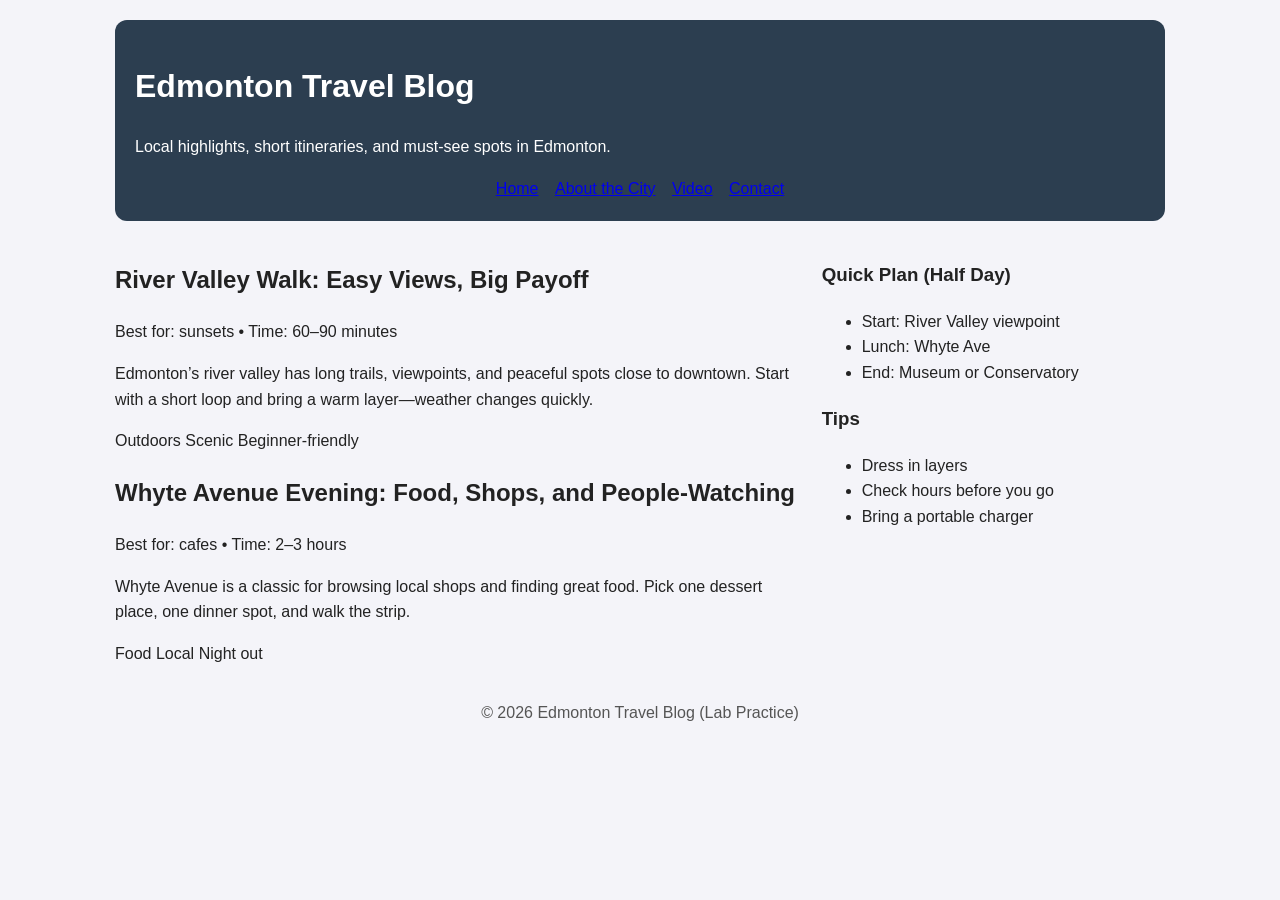
==== index.html @ 56d3c2d6 "Initial commit with base files for lab 2" ====
<!DOCTYPE html>
<html lang="en">

<head>
    <!-- Character encoding -->
    <meta charset="UTF-8" />
    <!-- Responsive scaling for mobile -->
    <meta name="viewport" content="width=device-width, initial-scale=1" />
    <title>Edmonton Travel Blog | Home</title>
    <!-- All pages share ONE stylesheet -->
    <link rel="stylesheet" href="style.css" />
</head>

<body>
    <!-- Container centers the site and controls max-width -->
    <div class="container">
        <header class="site-header">
            <h1>Edmonton Travel Blog</h1>
            <p>Local highlights, short itineraries, and must-see spots in Edmonton.</p>
            <!-- Navigation is a list; CSS will turn it into a nav bar -->
            <nav class="site-nav">
                <ul>
                    <li><a class="active" href="index.html">Home</a></li>
                    <li><a href="city.html">About the City</a></li>
                    <li><a href="video.html">Video</a></li>
                    <li><a href="contact.html">Contact</a></li>
                </ul>
            </nav>
        </header>
        <!-- Two-column layout: main content + sidebar -->
        <main class="layout">
            <section class="main">
                <article class="card">
                    <h2>River Valley Walk: Easy Views, Big Payoff</h2>
                    <div class="meta">Best for: sunsets • Time: 60–90 minutes</div>
                    <p>
                        Edmonton’s river valley has long trails, viewpoints, and peaceful spots
                        close to downtown. Start with a short loop and bring a warm layer—weather
                        changes quickly.
                    </p>
                    <div class="tags">
                        <span class="tag">Outdoors</span>
                        <span class="tag">Scenic</span>
                        <span class="tag">Beginner-friendly</span>
                    </div>
                </article>
                <article class="card">
                    <h2>Whyte Avenue Evening: Food, Shops, and People-Watching</h2>
                    <div class="meta">Best for: cafes • Time: 2–3 hours</div>
                    <p>
                        Whyte Avenue is a classic for browsing local shops and finding great food.
                        Pick one dessert place, one dinner spot, and walk the strip.
                    </p>
                    <div class="tags">
                        <span class="tag">Food</span>
                        <span class="tag">Local</span>
                        <span class="tag">Night out</span>
                    </div>
                </article>
                <!-- TODO (HTML #1):
Add ONE more blog post as <article class="card"> with:
- a place in Edmonton (example: Muttart Conservatory, Fort Edmonton Park,
Royal Alberta Museum)
- a <div class="meta"> line
- at least TWO <span class="tag"> tags
-->
                <!-- TODO (HTML #2):
Add another card at the bottom:
- heading and 2–3 sentences describing what the blog is about
-->
            </section>
            <aside class="sidebar">
                <div class="card">
                    <h3>Quick Plan (Half Day)</h3>
                    <ul>
                        <li>Start: River Valley viewpoint</li>
                        <li>Lunch: Whyte Ave</li>
                        <li>End: Museum or Conservatory</li>
                    </ul>
                </div>
                <div class="card">
                    <h3>Tips</h3>
                    <ul>
                        <li>Dress in layers</li>
                        <li>Check hours before you go</li>
                        <li>Bring a portable charger</li>
                    </ul>
                </div>
                <!-- TODO (HTML #3):
Add one more sidebar card:
- Title: Getting Around
- List with 2/3 items (walk, transit, rideshare, etc.)
-->
            </aside>
        </main>
        <footer class="site-footer">
            <p>&copy; 2026 Edmonton Travel Blog (Lab Practice)</p>
        </footer>
    </div>
</body>

</html>
---- style.css ----
/* ---------------------------
style.css (Student Tasks Version)
Selectors + Box Model + Variables
---------------------------
HOW TO USE THIS FILE:
- Keep the selectors as they are (e.g., .site-nav a).
Only add properties inside { }.
- Use CSS variables with var(--name) whenever possible.
- Use the Box Model (padding, margin, border, border-radius) to
create spacing and “button/card” looks.
- After each edit: Save → Refresh the browser.
DEBUG TIP (CSS Cascade):
If a style does not apply, check:
1) selector matches the HTML element
2) you saved the file
3) no typos (property names, missing semicolons)
4) whether another rule overrides it (order/specificity)
*/
/* ---------------------------
CSS Variables:
You may keep these values or adjust them to create a different theme.
Typical values:
- colors in hex (#RRGGBB)
- common neutrals: light background, dark text
- one accent color used for highlights/hover
--------------------------- */
:root {
    --bg: #f4f4f9;
    /* background color (light) */
    --text: #222;
    /* main text color (dark) */
    --primary: #2c3e50;
    /* header/nav background color */
    --accent: #0A6C74;
    /* highlight/hover color */
    --white: #ffffff;
    /* white */
    --border: #ddd;
    /* light border color */
}

/* Base styles (inheritance applies to many text properties)
You can adjust:
- font-family (Arial, Helvetica, sans-serif)
- line-height (e.g., 1.4 to 1.8)
- background and color using variables */
body {
    margin: 0;
    font-family: Arial, sans-serif;
    background: var(--bg);
    color: var(--text);
    line-height: 1.6;
}

/* Centers page content and prevents text from stretching too wide
You can adjust:
- max-width (e.g., 900px to 1200px)
- padding (e.g., 16px to 32px) */
.container {
    max-width: 1050px;
    margin: 0 auto;
    padding: 20px;
}

/* Header “banner”
You can adjust:
- padding (e.g., 16px–28px)
- border-radius (e.g., 8px–16px)
- background using var(--primary) */
.site-header {
    background: var(--primary);
    color: var(--white);
    padding: 20px;
    border-radius: 12px;
}

/* ---------------------------
Descendant selectors:
The UL is styled only inside .site-nav so other lists are unaffected.
Typical values:
- list-style: none; removes bullets
- text-align: center; centers the menu
--------------------------- */
.site-nav ul {
    list-style: none;
    margin: 0;
    padding: 0;
    text-align: center;
}

/* Each LI controls positioning of each menu item.
Typical values:
- display: inline-block; puts items side-by-side
- margin: small horizontal spacing like 4px–12px */
.site-nav li {
    display: inline-block;
    margin: 0 6px;
}

/* TODO (CSS #1): Nav links as buttons
Target: .site-nav a (the clickable element)
Typical values:
- display: inline-block so padding/background behave like a “button”.
You should define more properties to make links look like buttons:
- text color: usually var(--white)
- remove underline: text-decoration (often 'none')
- padding: increases clickable area (common: vertical 8–12px, horizontal 12–22px)
- border-radius: rounding (common: 4px–12px; or 999px for pill style)
Optional additions:
- background for non-hover state (transparent or subtle)
- font-weight (normal/bold)
- transition: smooth hover effect (often background-color 0.2s–0.3s)
*/
.site-nav a {
    display: inline-block;
    /* add more properties here */
}

/* TODO (CSS #2): Hover effect
Target: .site-nav a:hover
You should define what changes when the mouse hovers:
- background color: commonly var(--accent)
- optionally adjust text color (if contrast becomes poor)
- optionally change underline/border effect instead of background (design choice)
*/
.site-nav a:hover {
    /* add properties here */
}

/* TODO (CSS #3): Active link highlight
Target: .site-nav a.active
This should make the current page link look “selected.”
Common approaches (choose one):
- subtle background (semi-transparent white)
- underline or border-bottom
- slightly different text color
- stronger font-weight
Keep it visually consistent with your hover style.
*/
.site-nav a.active {
    /* add properties here */
}

/* Two-column layout (Flexbox)
You may keep this as-is. CSS Layouts will be taught be in a future lecture
Typical values:
- gap: 12px–28px */
.layout {
    margin-top: 20px;
    display: flex;
    gap: 20px;
}

.main {
    flex: 2;
}

.sidebar {
    flex: 1;
}

/* TODO (CSS #4): Sidebar card look
Target: .sidebar
Goal: Make the sidebar area look like a clean panel.
Typical properties:
- background: var(--white)
- padding: 12px–20px
- border: 1px solid var(--border)
- border-radius: 8px–16px
Optional:
- slightly different background (very light tint)
*/
.sidebar {
    /* add properties here */
}

/* TODO (CSS #5): Card styling (Box Model)
Target: .card
Goal: Make every card look like a readable block.
Typical properties:
- background: var(--white)
- padding: 14px–20px
- margin-bottom: 12px–18px
- border: 1px solid var(--border)
- border-radius: 8px–16px
Optional:
- box-shadow for depth (subtle; do not overdo)
*/
.card {
    /* add properties here */
}

/* TODO (CSS #6): Meta line
Target: .meta
Goal: Smaller, less prominent text than body content.
Typical properties:
- font-size: around 0.85rem–0.95rem
- color: a muted grey (e.g., #666 or #777)
- margin-bottom: 6px–12px
*/
.meta {
    /* add properties here */
}

/* TODO (CSS #7): Tag “pill” styling
Target: .tag
Typical values:
- display: inline-block so padding/background behave properly.
Goal: Define more properties to make tags look like pill labels
- padding: small (vertical 4–7px, horizontal 10–16px)
- margin: small spacing between tags
- border: 1px solid (often #ccc or var(--border))
- border-radius: very large (e.g., 999px) for pill shape
Optional:
- background: white or very light tint
- text color: var(--primary) or var(--text)
*/
.tag {
    display: inline-block;
    /* add more properties here */
}

/* TODO (CSS #8): Video container
Target: .video-wrap
Goal: The iframe should appear inside a neat frame with rounded corners.
Typical properties:
- border: 1px solid var(--border)
- border-radius: 8px–16px
- overflow: hidden (important for rounded corners)
- background: #000 (prevents white gaps around the video)
*/
.video-wrap {
    /* add properties here */
}

.video-wrap iframe {
    width: 100%;
    height: 420px;
    border: 0;
    display: block;
}

/* TODO (CSS #9): ID selector example
Target: #featured-video
- styles ONLY the element with id="featured-video"
Goal: Use this to emphasize the featured section
- this is more specific than .card
*/
#featured-video {
    /* Examples of what you CAN define here:
- a different border style (solid/dashed)
- a thicker border width
- extra padding or margin
- a subtle background tint
- a stronger border-left accent
*/
}

/* TODO (CSS #10): Notice styling
Target: .notice
Goal: Make instruction boxes stand out.
Typical properties:
- border: dashed (e.g., 1px dashed #bbb)
- padding: 10px–14px
- border-radius: 8px–16px
Optional:
- background: white or a very light tint
- slightly muted text color
*/
.notice {
    /* add properties here */
}

/* Footer
You can adjust padding and color but keep it readable. */
.site-footer {
    text-align: center;
    padding: 18px 10px;
    color: #555;
}
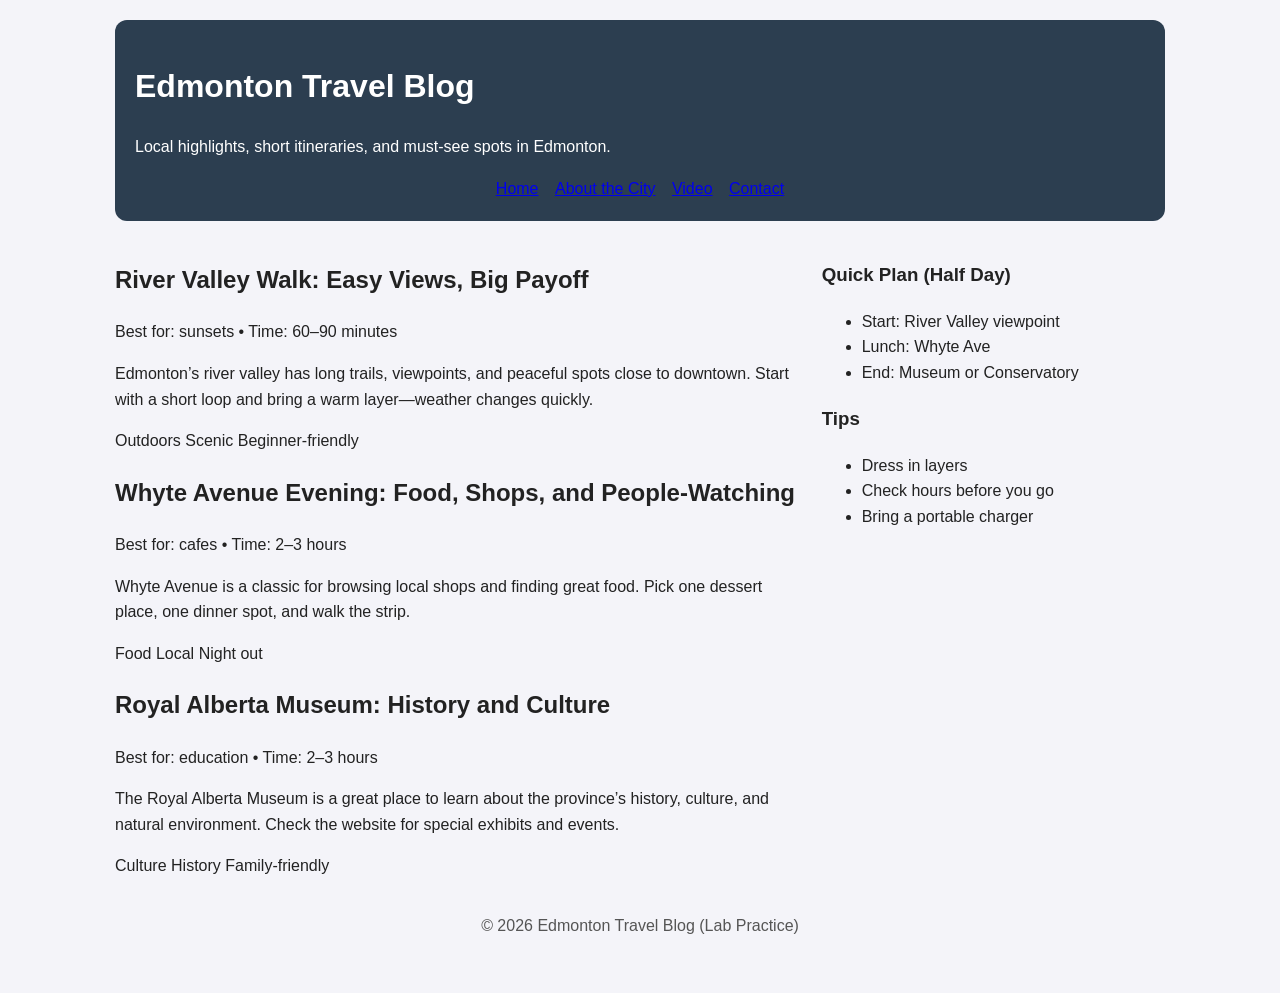
==== commit c1b045a8: "Added an article for the Royal Alberta Museum" ====
--- a/index.html
+++ b/index.html
@@ -57,6 +57,20 @@
                         <span class="tag">Night out</span>
                     </div>
                 </article>
+                <article class="card">
+                    <h2>Royal Alberta Museum: History and Culture</h2>
+                    <div class="meta">Best for: education • Time: 2–3 hours</div>
+                    <p>
+                        The Royal Alberta Museum is a great place to learn about the province’s
+                        history, culture, and natural environment. Check the website for special
+                        exhibits and events.
+                    </p>
+                    <div class="tags">
+                        <span class="tag">Culture</span>
+                        <span class="tag">History</span>
+                        <span class="tag">Family-friendly</span>
+                    </div>
+                </article>
                 <!-- TODO (HTML #1):
 Add ONE more blog post as <article class="card"> with:
 - a place in Edmonton (example: Muttart Conservatory, Fort Edmonton Park,
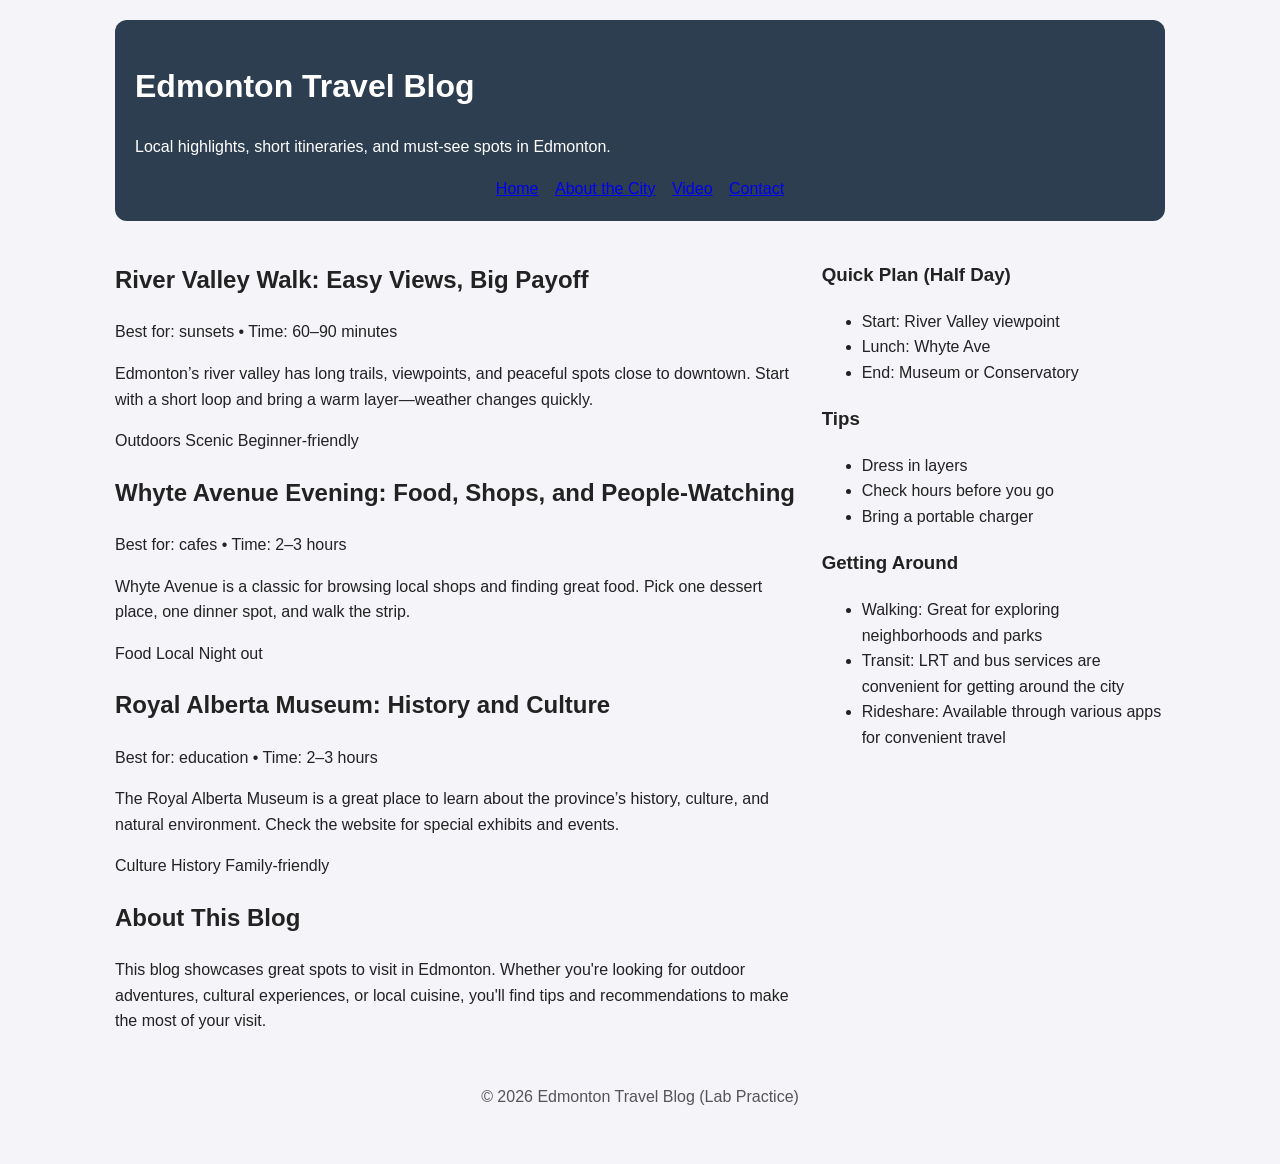
==== commit 33fef5f9: "Added new blog post about the Royal Alberta Museum and updated sidebar with travel tips (todo 1, 2, " ====
--- a/index.html
+++ b/index.html
@@ -57,6 +57,13 @@
                         <span class="tag">Night out</span>
                     </div>
                 </article>
+                <!-- TODO (HTML #1):
+Add ONE more blog post as <article class="card"> with:
+- a place in Edmonton (example: Muttart Conservatory, Fort Edmonton Park,
+Royal Alberta Museum)
+- a <div class="meta"> line
+- at least TWO <span class="tag"> tags
+-->
                 <article class="card">
                     <h2>Royal Alberta Museum: History and Culture</h2>
                     <div class="meta">Best for: education • Time: 2–3 hours</div>
@@ -71,17 +78,16 @@
                         <span class="tag">Family-friendly</span>
                     </div>
                 </article>
-                <!-- TODO (HTML #1):
-Add ONE more blog post as <article class="card"> with:
-- a place in Edmonton (example: Muttart Conservatory, Fort Edmonton Park,
-Royal Alberta Museum)
-- a <div class="meta"> line
-- at least TWO <span class="tag"> tags
--->
                 <!-- TODO (HTML #2):
 Add another card at the bottom:
 - heading and 2–3 sentences describing what the blog is about
 -->
+                <article class="card">
+                    <h2>About This Blog</h2>
+                    <p>
+                        This blog showcases great spots to visit in Edmonton. Whether you're looking for outdoor adventures, cultural experiences, or local cuisine, you'll find tips and recommendations to make the most of your visit.
+                    </p>
+                </article>
             </section>
             <aside class="sidebar">
                 <div class="card">
@@ -105,6 +111,14 @@
 - Title: Getting Around
 - List with 2/3 items (walk, transit, rideshare, etc.)
 -->
+                <div class="card">
+                    <h3>Getting Around</h3>
+                    <ul>
+                        <li>Walking: Great for exploring neighborhoods and parks</li>
+                        <li>Transit: LRT and bus services are convenient for getting around the city</li>
+                        <li>Rideshare: Available through various apps for convenient travel</li>
+                    </ul>
+                </div>
             </aside>
         </main>
         <footer class="site-footer">
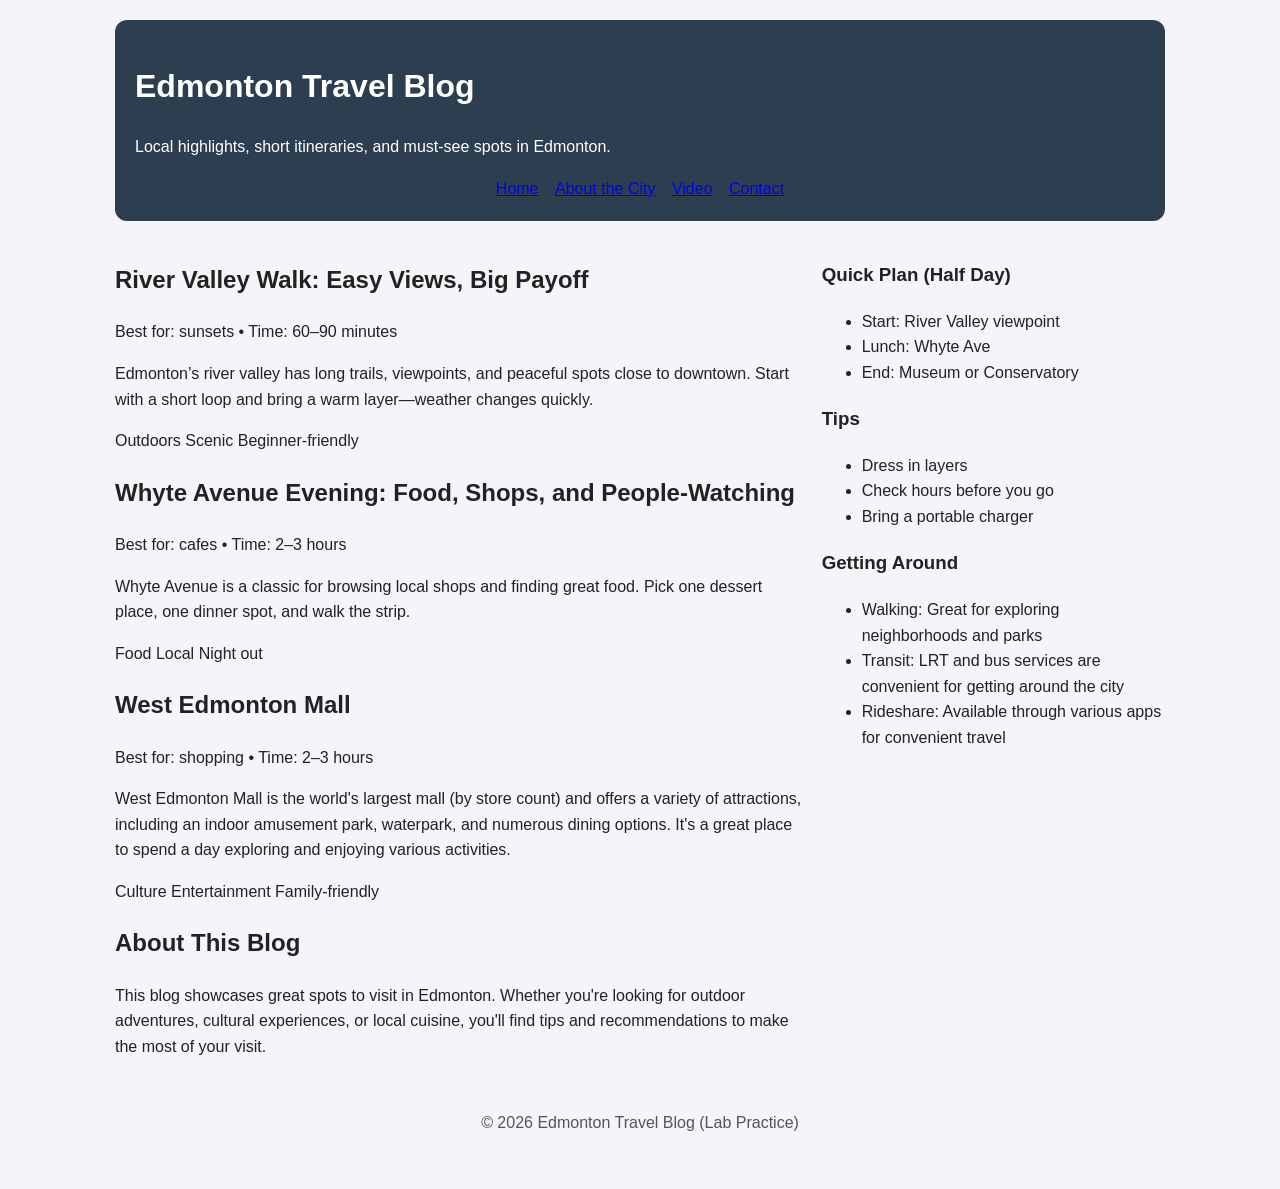
==== commit 0aef3edb: "Updated blog post for West Edmonton Mall with new description and tags" ====
--- a/index.html
+++ b/index.html
@@ -65,16 +65,15 @@
 - at least TWO <span class="tag"> tags
 -->
                 <article class="card">
-                    <h2>Royal Alberta Museum: History and Culture</h2>
-                    <div class="meta">Best for: education • Time: 2–3 hours</div>
+                    <h2>West Edmonton Mall</h2>
+                    <div class="meta">Best for: shopping • Time: 2–3 hours</div>
                     <p>
-                        The Royal Alberta Museum is a great place to learn about the province’s
-                        history, culture, and natural environment. Check the website for special
-                        exhibits and events.
+                        West Edmonton Mall is the world's largest mall (by store count) and offers a variety of attractions, including an indoor amusement park, waterpark, and numerous dining options. 
+                        It's a great place to spend a day exploring and enjoying various activities.
                     </p>
                     <div class="tags">
                         <span class="tag">Culture</span>
-                        <span class="tag">History</span>
+                        <span class="tag">Entertainment</span>
                         <span class="tag">Family-friendly</span>
                     </div>
                 </article>
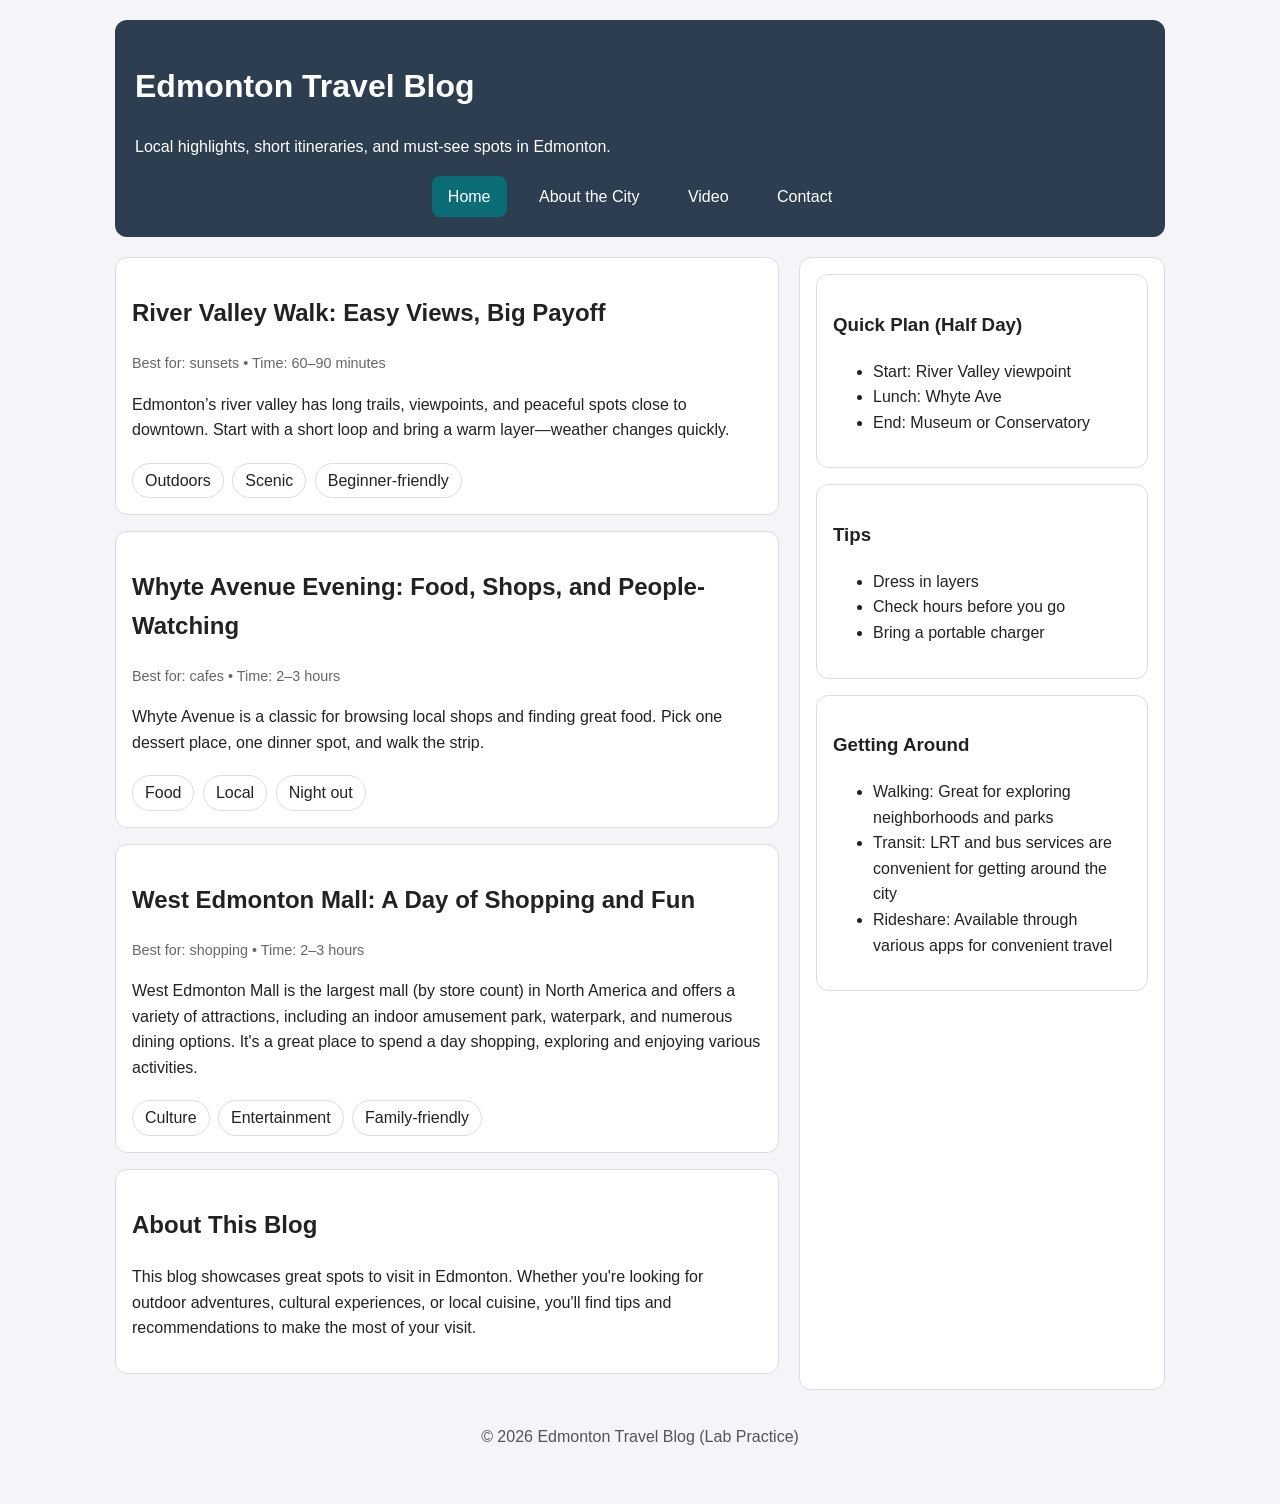
==== commit e51bc76f: "Updated WEM title and description" ====
--- a/index.html
+++ b/index.html
@@ -65,11 +65,11 @@
 - at least TWO <span class="tag"> tags
 -->
                 <article class="card">
-                    <h2>West Edmonton Mall</h2>
+                    <h2>West Edmonton Mall: A Day of Shopping and Fun</h2>
                     <div class="meta">Best for: shopping • Time: 2–3 hours</div>
                     <p>
-                        West Edmonton Mall is the world's largest mall (by store count) and offers a variety of attractions, including an indoor amusement park, waterpark, and numerous dining options. 
-                        It's a great place to spend a day exploring and enjoying various activities.
+                        West Edmonton Mall is the largest mall (by store count) in North America and offers a variety of attractions, including an indoor amusement park, waterpark, and numerous dining options. 
+                        It's a great place to spend a day shopping, exploring and enjoying various activities.
                     </p>
                     <div class="tags">
                         <span class="tag">Culture</span>
--- a/style.css
+++ b/style.css
@@ -113,7 +113,11 @@
 */
 .site-nav a {
     display: inline-block;
-    /* add more properties here */
+    color: var(--white);
+    text-decoration: none;
+    padding: 8px 16px;
+    border-radius: 8px;
+    transition: background-color 200ms ease-in-out;
 }
 
 /* TODO (CSS #2): Hover effect
@@ -124,7 +128,7 @@
 - optionally change underline/border effect instead of background (design choice)
 */
 .site-nav a:hover {
-    /* add properties here */
+    background-color: var(--accent);
 }
 
 /* TODO (CSS #3): Active link highlight
@@ -138,7 +142,7 @@
 Keep it visually consistent with your hover style.
 */
 .site-nav a.active {
-    /* add properties here */
+    background-color: var(--accent);
 }
 
 /* Two-column layout (Flexbox)
@@ -171,7 +175,10 @@
 - slightly different background (very light tint)
 */
 .sidebar {
-    /* add properties here */
+    background: var(--white);
+    padding: 16px;
+    border: 1px solid var(--border);
+    border-radius: 12px;
 }
 
 /* TODO (CSS #5): Card styling (Box Model)
@@ -187,7 +194,11 @@
 - box-shadow for depth (subtle; do not overdo)
 */
 .card {
-    /* add properties here */
+    background: var(--white);
+    padding: 16px;
+    margin-bottom: 16px;
+    border: 1px solid var(--border);
+    border-radius: 12px;
 }
 
 /* TODO (CSS #6): Meta line
@@ -199,7 +210,9 @@
 - margin-bottom: 6px–12px
 */
 .meta {
-    /* add properties here */
+    font-size: 0.9rem;
+    color: #666;
+    margin-bottom: 8px;
 }
 
 /* TODO (CSS #7): Tag “pill” styling
@@ -217,7 +230,10 @@
 */
 .tag {
     display: inline-block;
-    /* add more properties here */
+    padding: 4px 12px;
+    margin: 4px 4px 0 0;
+    border: 1px solid var(--border);
+    border-radius: 999px;
 }
 
 /* TODO (CSS #8): Video container
@@ -230,7 +246,10 @@
 - background: #000 (prevents white gaps around the video)
 */
 .video-wrap {
-    /* add properties here */
+    border: 1px solid var(--border);
+    border-radius: 12px;
+    overflow: hidden;
+    background: #000;
 }
 
 .video-wrap iframe {
@@ -254,6 +273,7 @@
 - a subtle background tint
 - a stronger border-left accent
 */
+    border: 2px solid var(--accent);
 }
 
 /* TODO (CSS #10): Notice styling
@@ -268,7 +288,11 @@
 - slightly muted text color
 */
 .notice {
-    /* add properties here */
+    border: 1px dashed #bbb;
+    padding: 12px;
+    border-radius: 12px;
+    background: var(--white);
+    color: #555;
 }
 
 /* Footer
